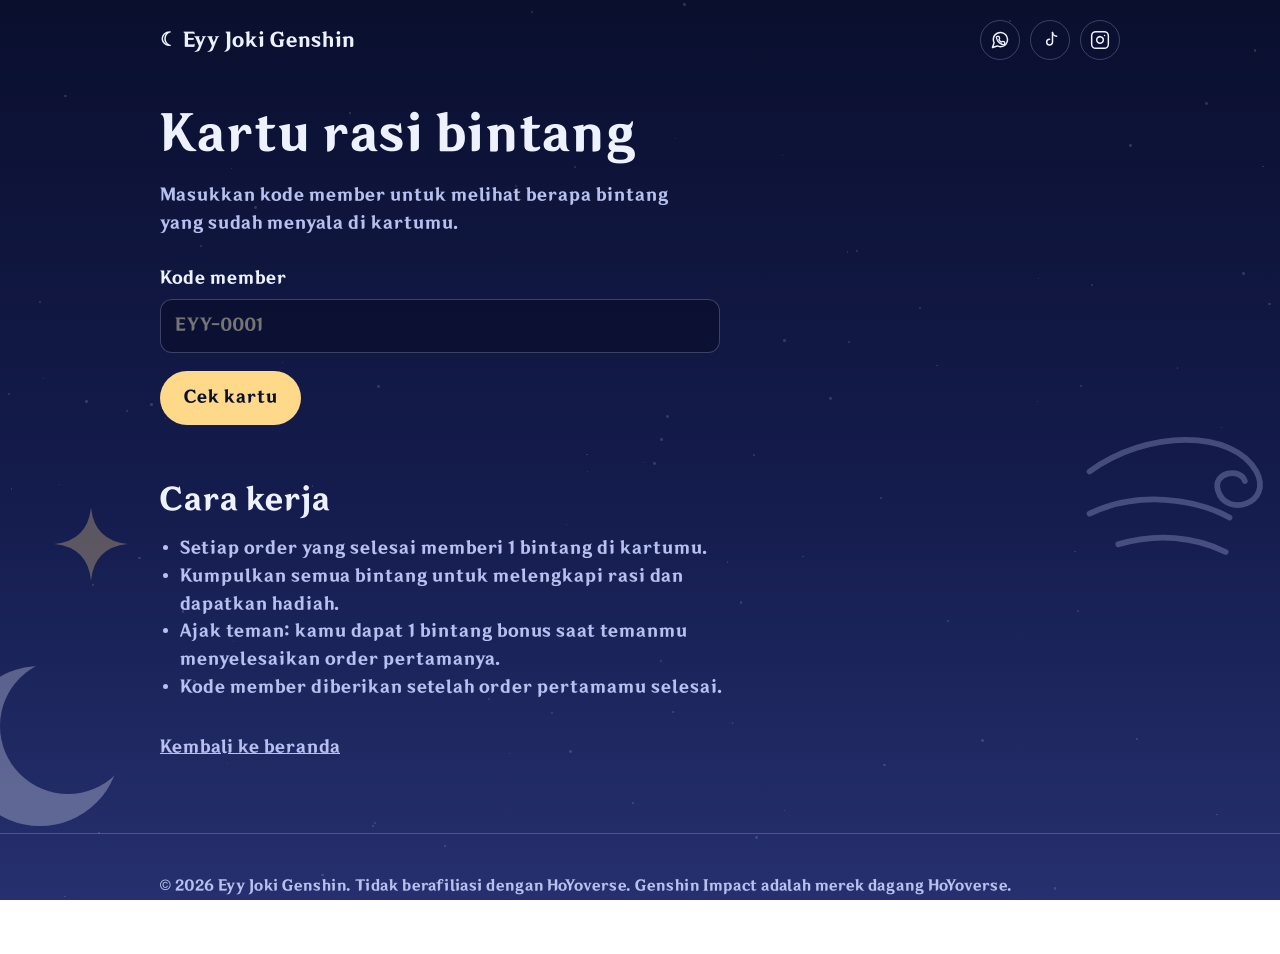
==== kartu.html @ ffc0200e "Add files via upload" ====
<!DOCTYPE html>
<html lang="id">
<head>
<meta charset="UTF-8">
<meta name="viewport" content="width=device-width, initial-scale=1.0">
<title>Kartu Rasi Bintang - Eyy Joki Genshin</title>
<meta name="description" content="Cek kartu rasi bintang dan hadiah loyalitasmu di Eyy Joki Genshin.">
<link rel="preconnect" href="https://fonts.googleapis.com">
<link rel="preconnect" href="https://fonts.gstatic.com" crossorigin>
<link href="https://fonts.googleapis.com/css2?family=Cinzel:wght@500;700&family=Quattrocento+Sans:wght@400;700" rel="stylesheet">
<link rel="stylesheet" href="style.css">
</head>
<body>
<div id="stars" aria-hidden="true"></div>

<header>
  <div class="wrap">
    <a class="brand" href="index.html">☾ Eyy Joki Genshin</a>
    <div id="social" class="social"></div>
  </div>
</header>

<main class="wrap" style="padding:24px 0 72px">
  <h1>Kartu rasi bintang</h1>
  <p class="muted" style="max-width:34rem">Masukkan kode member untuk melihat berapa bintang yang sudah menyala di kartumu.</p>

  <form id="cardForm" class="lookup">
    <label>Kode member
      <input id="code" type="text" placeholder="EYY-0001" autocomplete="off" required>
    </label>
    <button class="btn" type="submit">Cek kartu</button>
  </form>
  <p id="msg" class="note" role="status" aria-live="polite" style="margin-top:14px"></p>

  <div id="card" class="cardbox" hidden></div>

  <section style="margin-top:56px">
    <h2>Cara kerja</h2>
    <ul id="rules" class="rules"></ul>
  </section>

  <p style="margin-top:32px"><a class="muted" href="index.html">Kembali ke beranda</a></p>
</main>

<footer>
  <div class="wrap">
    <p>© 2026 Eyy Joki Genshin. Tidak berafiliasi dengan HoYoverse. Genshin Impact adalah merek dagang HoYoverse.</p>
  </div>
</footer>

<script src="config.js"></script>
<script src="site.js"></script>
<script>
var DATA = null;
var msg = document.getElementById("msg");
var box = document.getElementById("card");
var input = document.getElementById("code");

function esc(t) {
  return String(t).replace(/[&<>"]/g, function (c) {
    return { "&": "&amp;", "<": "&lt;", ">": "&gt;", '"': "&quot;" }[c];
  });
}

function points(n) {
  var a = [];
  for (var i = 0; i < n; i++) a.push([30 + i * (300 / (n - 1)), 115 + 48 * Math.sin(i * 1.7)]);
  return a;
}

function show(raw) {
  var code = raw.trim().toUpperCase();
  var m = DATA.members[code];
  if (!m) {
    box.hidden = true;
    msg.innerHTML = 'Kode tidak ditemukan. Cek penulisannya, atau <a href="' +
      waLink("Halo Eyy, kode member saya tidak ketemu: " + code) +
      '" target="_blank" rel="noopener">tanya lewat WhatsApp</a>.';
    return;
  }
  msg.textContent = "";
  var total = DATA.total || 8;
  var n = Math.max(0, Math.min(m.stamps || 0, total));
  var p = points(total);
  var svg = '<svg viewBox="0 0 360 220" role="img" aria-label="' + n + ' dari ' + total + ' bintang menyala">';
  for (var i = 0; i < total - 1; i++) {
    svg += '<line class="ln' + (n > i + 1 ? " on" : "") + '" style="animation-delay:' + (i * 0.35) + 's" x1="' + p[i][0] + '" y1="' + p[i][1] + '" x2="' + p[i + 1][0] + '" y2="' + p[i + 1][1] + '"/>';
  }
  for (var j = 0; j < total; j++) {
    var on = n > j;
    svg += '<circle class="sd' + (on ? " on" : "") + '" style="animation-delay:' + (j * 0.3) + 's" cx="' + p[j][0] + '" cy="' + p[j][1] + '" r="' + (on ? 7 : 5) + '"/>';
  }
  svg += "</svg>";
  var left = total - n;
  var status = left <= 0 ? "Rasi lengkap! Kamu berhak atas hadiah akhir." : n + " dari " + total + " bintang menyala. " + left + " order lagi untuk melengkapi rasi.";
  var rew = (DATA.rewards || []).map(function (r) {
    var got = n >= r.at;
    return '<li class="' + (got ? "got" : "") + '"><span>' + esc(r.text) + "</span><b>" + (got ? "Tercapai" : "Butuh " + (r.at - n) + " bintang lagi") + "</b></li>";
  }).join("");
  box.innerHTML = '<div class="ch"><h2>Kartu kamu</h2><span class="code">' + esc(code) + "</span></div>" + svg +
    '<p class="status-text">' + status + '</p><ul class="rew">' + rew + "</ul>";
  box.hidden = false;
}

fetch("members.json", { cache: "no-store" })
  .then(function (r) { if (!r.ok) throw new Error(); return r.json(); })
  .then(function (d) {
    DATA = d;
    document.getElementById("rules").innerHTML = (d.rules || []).map(function (t) { return "<li>" + esc(t) + "</li>"; }).join("");
    var pre = new URLSearchParams(location.search).get("kode");
    if (pre) { input.value = pre; show(pre); }
  })
  .catch(function () {
    msg.textContent = "Data kartu belum bisa dimuat. Coba lagi nanti.";
  });

document.getElementById("cardForm").addEventListener("submit", function (e) {
  e.preventDefault();
  if (DATA) show(input.value);
});
</script>
</body>
</html>
---- style.css ----
@font-face{font-family:"GI";src:url("GI.ttf") format("truetype");font-weight:100 900;font-display:swap}
:root{--night:#0a0f2e;--dusk:#1b2559;--mist:#b7c0ee;--moon:#eef1ff;--star:#ffd98a;--nebula:#7c5cd6;--line:rgba(183,192,238,.28)}
*{box-sizing:border-box}
html{scroll-behavior:smooth}
body{margin:0;color:var(--moon);font:400 1.05rem/1.65 "GI","Quattrocento Sans",system-ui,sans-serif;background:linear-gradient(180deg,#0a0f2e 0%,#141c4d 55%,#26306e 100%) fixed;min-height:100vh}
#stars{position:fixed;inset:0;pointer-events:none;z-index:0}
#stars i{position:absolute;border-radius:50%;background:#fff;opacity:.15;animation:tw 4s ease-in-out infinite}
@keyframes tw{50%{opacity:.9}}
main,header,footer{position:relative;z-index:1}
.wrap{width:min(960px,100% - 40px);margin:0 auto}
h1,h2,.brand,.svc-name{font-family:"GI","Cinzel",Georgia,serif;font-weight:700;line-height:1.25}
h1{font-size:clamp(1.9rem,5vw,3rem);margin:0 0 18px}
h2{font-size:clamp(1.4rem,3.4vw,1.9rem);margin:0 0 8px}
p{margin:0}
.muted{color:var(--mist)}
.btn{display:inline-block;background:var(--star);color:var(--night);font-weight:700;text-decoration:none;padding:13px 24px;border-radius:999px}
.btn:hover{background:#fff}
a:focus-visible,summary:focus-visible{outline:3px solid var(--star);outline-offset:3px}
header .wrap{display:flex;justify-content:space-between;align-items:center;padding:20px 0}
.brand{font-size:1.2rem;color:var(--moon);text-decoration:none}
.btn.small{padding:9px 18px;font-size:.95rem}
.hero{display:grid;grid-template-columns:1.2fr 1fr;gap:32px;align-items:center;padding:56px 0 72px}
.hero p.lead{max-width:34rem;margin-bottom:28px;color:var(--mist);font-size:1.15rem}
.sky svg{width:100%;height:auto;max-width:360px;justify-self:center}
.sky line{stroke:var(--star);stroke-width:1.5;stroke-dasharray:140;stroke-dashoffset:140;animation:draw 2.4s ease forwards;opacity:.8}
.sky line:nth-of-type(2){animation-delay:.5s}.sky line:nth-of-type(3){animation-delay:1s}
.sky line:nth-of-type(4){animation-delay:1.5s}.sky line:nth-of-type(5){animation-delay:2s}
.sky line:nth-of-type(6){animation-delay:2.4s}
@keyframes draw{to{stroke-dashoffset:0}}
.sky .st{fill:var(--star)}
section.block{padding:64px 0;border-top:1px solid var(--line)}
.row{display:flex;justify-content:space-between;align-items:center;gap:16px;padding:20px 8px;border-bottom:1px solid var(--line);text-decoration:none;color:inherit}
.row:hover{background:rgba(124,92,214,.18)}
.svc-name{font-size:1.2rem;display:block}
.price{white-space:nowrap;font-weight:700;color:var(--star)}
.steps{list-style:none;padding:0;margin:24px 0 0;display:grid;grid-template-columns:repeat(3,1fr);gap:24px;counter-reset:s}
.steps li{counter-increment:s;padding-top:16px;border-top:2px solid var(--star)}
.steps li::before{content:counter(s);display:block;font:700 2rem "GI","Cinzel",Georgia,serif;color:var(--star)}
.proof{display:grid;grid-template-columns:repeat(3,1fr);gap:16px;margin-top:24px}
.proof div{min-height:150px;display:flex;align-items:center;justify-content:center;text-align:center;padding:16px;border:1px dashed var(--mist);border-radius:14px;color:var(--mist);font-size:.95rem}
details{border-bottom:1px solid var(--line);padding:16px 0}
summary{cursor:pointer;font-weight:700}
details p{margin-top:10px;color:var(--mist);max-width:40rem}
footer{padding:40px 0 56px;border-top:1px solid var(--line);color:var(--mist);font-size:.9rem}
@media(max-width:720px){.hero{grid-template-columns:1fr;padding-top:32px}.sky{order:-1}.sky svg{max-width:240px}.steps,.proof{grid-template-columns:1fr}.row{align-items:flex-start;flex-direction:column;gap:6px}}
@media(prefers-reduced-motion:reduce){#stars i{animation:none;opacity:.6}.sky line{animation:none;stroke-dashoffset:0}html{scroll-behavior:auto}}

.social{display:flex;gap:10px}
.icon-btn{width:40px;height:40px;display:grid;place-items:center;border:1px solid var(--line);border-radius:50%;color:var(--moon);transition:background .2s,color .2s}
.icon-btn:hover{background:var(--star);color:var(--night)}
.icon-btn svg{width:20px;height:20px;fill:none;stroke:currentColor;stroke-width:1.8;stroke-linecap:round;stroke-linejoin:round}
.btn.ghost{background:transparent;color:var(--moon);border:1px solid var(--mist)}
.btn.ghost:hover{background:rgba(238,241,255,.14)}
.hero .btn+.btn{margin-left:10px}
.astro,.sat{animation:float 7s ease-in-out infinite}
.sat{animation-duration:10s;animation-direction:reverse}
@keyframes float{50%{transform:translateY(-9px)}}
.deco{position:fixed;inset:0;z-index:0;pointer-events:none;overflow:hidden}
.deco svg{position:absolute;opacity:.3}
.deco .d-moon{width:200px;left:-60px;bottom:6%}
.deco .d-wind{width:230px;right:-30px;top:46%}
.deco .d-spark{width:80px;left:4%;top:56%}
.order h1{margin-top:24px}
form{display:grid;gap:18px;max-width:560px;margin-top:28px}
label{display:grid;gap:6px;font-weight:500}
input,select,textarea{font:inherit;color:var(--moon);color-scheme:dark;background:rgba(10,15,46,.7);border:1px solid var(--line);border-radius:12px;padding:12px 14px}
input:focus-visible,select:focus-visible,textarea:focus-visible{outline:3px solid var(--star);outline-offset:2px}
.actions{display:flex;flex-wrap:wrap;gap:12px}
button.btn{border:0;font:inherit;font-weight:700;cursor:pointer}
button.btn.ghost{border:1px solid var(--mist)}
#status{min-height:1.6em;color:var(--star)}
.note{font-size:.95rem;color:var(--mist);max-width:36rem}
@media(max-width:720px){.deco{display:none}.hero .btn+.btn{margin:12px 0 0}}
@media(prefers-reduced-motion:reduce){.astro,.sat{animation:none}}

.lookup .btn{justify-self:start}
.cardbox{margin-top:24px;max-width:560px;padding:22px;border:1px solid var(--line);border-radius:18px;background:rgba(27,37,89,.6)}
.cardbox .ch{display:flex;justify-content:space-between;align-items:center;gap:12px}
.cardbox .ch h2{margin:0}
.code{font-weight:700;color:var(--star);letter-spacing:.04em}
.cardbox svg{display:block;width:100%;height:auto;margin:14px auto}
.ln{stroke:var(--mist);stroke-width:1.5;stroke-dasharray:4 5;opacity:.3}
.ln.on{stroke:var(--star);stroke-dasharray:140;stroke-dashoffset:140;opacity:.9;animation:draw 1s ease forwards}
.sd{fill:none;stroke:var(--mist);stroke-width:1.5;opacity:.6}
.sd.on{fill:var(--star);stroke:none;opacity:1;filter:drop-shadow(0 0 6px #ffd98a);transform-box:fill-box;transform-origin:center;animation:pop .6s ease both}
@keyframes pop{from{opacity:0;transform:scale(.2)}to{opacity:1;transform:scale(1)}}
.status-text{font-weight:700;margin:0}
.rew{list-style:none;padding:0;margin:16px 0 0}
.rew li{display:flex;justify-content:space-between;gap:12px;padding:12px 0;border-top:1px solid var(--line);color:var(--mist)}
.rew li.got{color:var(--moon)}
.rew li.got b{color:var(--star)}
.rules{max-width:36rem;color:var(--mist);padding-left:20px}
@media(prefers-reduced-motion:reduce){.ln.on{animation:none;stroke-dashoffset:0}.sd.on{animation:none}}
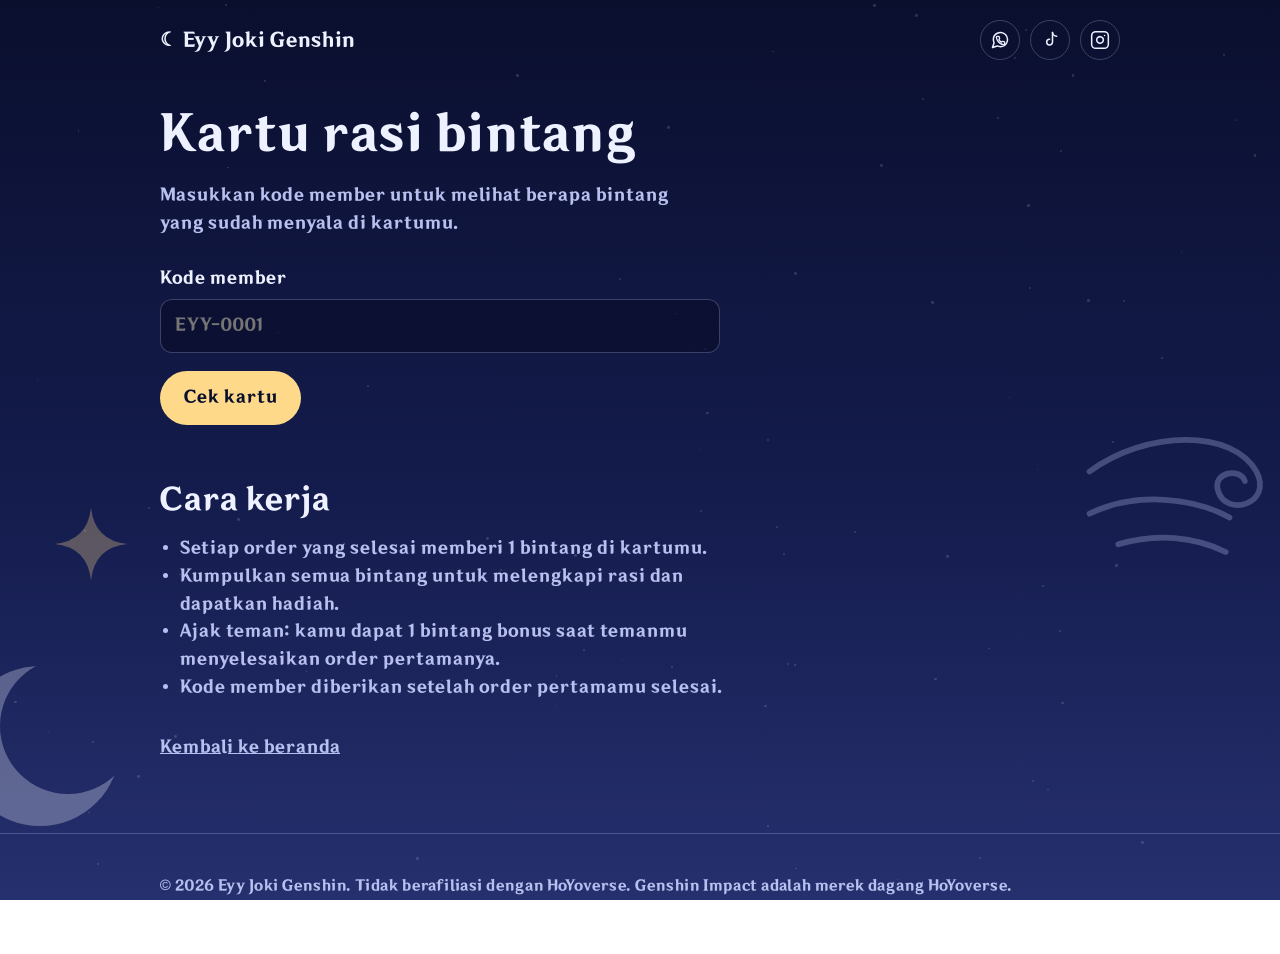
==== commit 692d422e: "Add files via upload" ====
--- a/kartu.html
+++ b/kartu.html
@@ -9,6 +9,26 @@
 <link rel="preconnect" href="https://fonts.gstatic.com" crossorigin>
 <link href="https://fonts.googleapis.com/css2?family=Cinzel:wght@500;700&family=Quattrocento+Sans:wght@400;700" rel="stylesheet">
 <link rel="stylesheet" href="style.css">
+<style>
+.lookup .btn{justify-self:start}
+.cardbox{margin-top:24px;max-width:560px;padding:22px;border:1px solid #4a56a8;border-radius:20px;background:radial-gradient(circle at 90% 0%,rgba(124,92,214,.35),transparent 55%),linear-gradient(160deg,#1b2559,#12194a);box-shadow:0 12px 40px rgba(5,8,30,.5)}
+.cardbox .ch{display:flex;justify-content:space-between;align-items:center;gap:12px}
+.cardbox .ch h2{margin:0}
+.code{padding:4px 12px;border:1px solid rgba(255,217,138,.5);border-radius:999px;color:#ffd98a;font-weight:700;letter-spacing:.04em;font-size:.95rem}
+.cardbox svg{display:block;width:100%;height:auto;margin:14px 0 8px}
+.cl.on{stroke-dasharray:140;stroke-dashoffset:140;animation:draw 1s ease forwards}
+@keyframes draw{to{stroke-dashoffset:0}}
+.cs{transform-box:fill-box;transform-origin:center;animation:pop .6s ease both}
+@keyframes pop{from{opacity:0;transform:scale(.2)}to{opacity:1;transform:scale(1)}}
+.status-text{margin:0;font-weight:700;font-size:1.1rem}
+.rew{list-style:none;padding:0;margin:16px 0 0}
+.rew li{display:flex;justify-content:space-between;align-items:center;gap:12px;padding:12px 0;border-top:1px solid rgba(183,192,238,.25);color:#b7c0ee}
+.rew li.got{color:#eef1ff}
+.tag{padding:3px 12px;border:1px solid #7f8cc9;border-radius:999px;font-size:.85rem;white-space:nowrap}
+.rew li.got .tag{background:#ffd98a;border-color:#ffd98a;color:#0a0f2e}
+.rules{max-width:36rem;color:#b7c0ee;padding-left:20px}
+@media(prefers-reduced-motion:reduce){.cl.on{animation:none;stroke-dashoffset:0}.cs{animation:none}}
+</style>
 </head>
 <body>
 <div id="stars" aria-hidden="true"></div>
@@ -82,20 +102,25 @@
   var total = DATA.total || 8;
   var n = Math.max(0, Math.min(m.stamps || 0, total));
   var p = points(total);
-  var svg = '<svg viewBox="0 0 360 220" role="img" aria-label="' + n + ' dari ' + total + ' bintang menyala">';
+  var rewardAt = {};
+  (DATA.rewards || []).forEach(function (r) { rewardAt[r.at - 1] = true; });
+  var svg = '<svg viewBox="0 0 360 220" role="img" aria-label="' + n + ' dari ' + total + ' bintang menyala"><defs><radialGradient id="glow"><stop offset="0" stop-color="#ffd98a" stop-opacity=".6"/><stop offset="1" stop-color="#ffd98a" stop-opacity="0"/></radialGradient></defs>';
   for (var i = 0; i < total - 1; i++) {
-    svg += '<line class="ln' + (n > i + 1 ? " on" : "") + '" style="animation-delay:' + (i * 0.35) + 's" x1="' + p[i][0] + '" y1="' + p[i][1] + '" x2="' + p[i + 1][0] + '" y2="' + p[i + 1][1] + '"/>';
+    var lit = n > i + 1;
+    svg += '<line class="cl' + (lit ? " on" : "") + '" style="animation-delay:' + (i * 0.35) + 's" x1="' + p[i][0] + '" y1="' + p[i][1] + '" x2="' + p[i + 1][0] + '" y2="' + p[i + 1][1] + '" stroke="' + (lit ? "#ffd98a" : "#7f8cc9") + '" stroke-width="' + (lit ? 2 : 1.5) + '" stroke-opacity="' + (lit ? 0.9 : 0.4) + '" stroke-linecap="round"' + (lit ? "" : ' stroke-dasharray="3 5"') + "/>";
   }
   for (var j = 0; j < total; j++) {
-    var on = n > j;
-    svg += '<circle class="sd' + (on ? " on" : "") + '" style="animation-delay:' + (j * 0.3) + 's" cx="' + p[j][0] + '" cy="' + p[j][1] + '" r="' + (on ? 7 : 5) + '"/>';
+    var on = n > j, x = p[j][0], y = p[j][1];
+    if (rewardAt[j]) svg += '<circle cx="' + x + '" cy="' + y + '" r="13" fill="none" stroke="' + (on ? "#ffd98a" : "#7f8cc9") + '" stroke-opacity="' + (on ? 0.8 : 0.45) + '"' + (on ? "" : ' stroke-dasharray="2 4"') + "/>";
+    if (on) svg += '<g class="cs" style="animation-delay:' + (j * 0.3) + 's"><circle cx="' + x + '" cy="' + y + '" r="20" fill="url(#glow)"/><circle cx="' + x + '" cy="' + y + '" r="7.5" fill="#ffd98a"/><circle cx="' + x + '" cy="' + y + '" r="3" fill="#fff8e0"/></g>';
+    else svg += '<circle cx="' + x + '" cy="' + y + '" r="5.5" fill="#1b2559" stroke="#7f8cc9" stroke-width="1.5"/>';
   }
   svg += "</svg>";
   var left = total - n;
   var status = left <= 0 ? "Rasi lengkap! Kamu berhak atas hadiah akhir." : n + " dari " + total + " bintang menyala. " + left + " order lagi untuk melengkapi rasi.";
   var rew = (DATA.rewards || []).map(function (r) {
     var got = n >= r.at;
-    return '<li class="' + (got ? "got" : "") + '"><span>' + esc(r.text) + "</span><b>" + (got ? "Tercapai" : "Butuh " + (r.at - n) + " bintang lagi") + "</b></li>";
+    return '<li class="' + (got ? "got" : "") + '"><span>' + esc(r.text) + '</span><b class="tag">' + (got ? "Tercapai" : "Butuh " + (r.at - n) + " bintang lagi") + "</b></li>";
   }).join("");
   box.innerHTML = '<div class="ch"><h2>Kartu kamu</h2><span class="code">' + esc(code) + "</span></div>" + svg +
     '<p class="status-text">' + status + '</p><ul class="rew">' + rew + "</ul>";
--- a/style.css
+++ b/style.css
@@ -73,21 +73,3 @@
 @media(max-width:720px){.deco{display:none}.hero .btn+.btn{margin:12px 0 0}}
 @media(prefers-reduced-motion:reduce){.astro,.sat{animation:none}}
 
-.lookup .btn{justify-self:start}
-.cardbox{margin-top:24px;max-width:560px;padding:22px;border:1px solid var(--line);border-radius:18px;background:rgba(27,37,89,.6)}
-.cardbox .ch{display:flex;justify-content:space-between;align-items:center;gap:12px}
-.cardbox .ch h2{margin:0}
-.code{font-weight:700;color:var(--star);letter-spacing:.04em}
-.cardbox svg{display:block;width:100%;height:auto;margin:14px auto}
-.ln{stroke:var(--mist);stroke-width:1.5;stroke-dasharray:4 5;opacity:.3}
-.ln.on{stroke:var(--star);stroke-dasharray:140;stroke-dashoffset:140;opacity:.9;animation:draw 1s ease forwards}
-.sd{fill:none;stroke:var(--mist);stroke-width:1.5;opacity:.6}
-.sd.on{fill:var(--star);stroke:none;opacity:1;filter:drop-shadow(0 0 6px #ffd98a);transform-box:fill-box;transform-origin:center;animation:pop .6s ease both}
-@keyframes pop{from{opacity:0;transform:scale(.2)}to{opacity:1;transform:scale(1)}}
-.status-text{font-weight:700;margin:0}
-.rew{list-style:none;padding:0;margin:16px 0 0}
-.rew li{display:flex;justify-content:space-between;gap:12px;padding:12px 0;border-top:1px solid var(--line);color:var(--mist)}
-.rew li.got{color:var(--moon)}
-.rew li.got b{color:var(--star)}
-.rules{max-width:36rem;color:var(--mist);padding-left:20px}
-@media(prefers-reduced-motion:reduce){.ln.on{animation:none;stroke-dashoffset:0}.sd.on{animation:none}}
